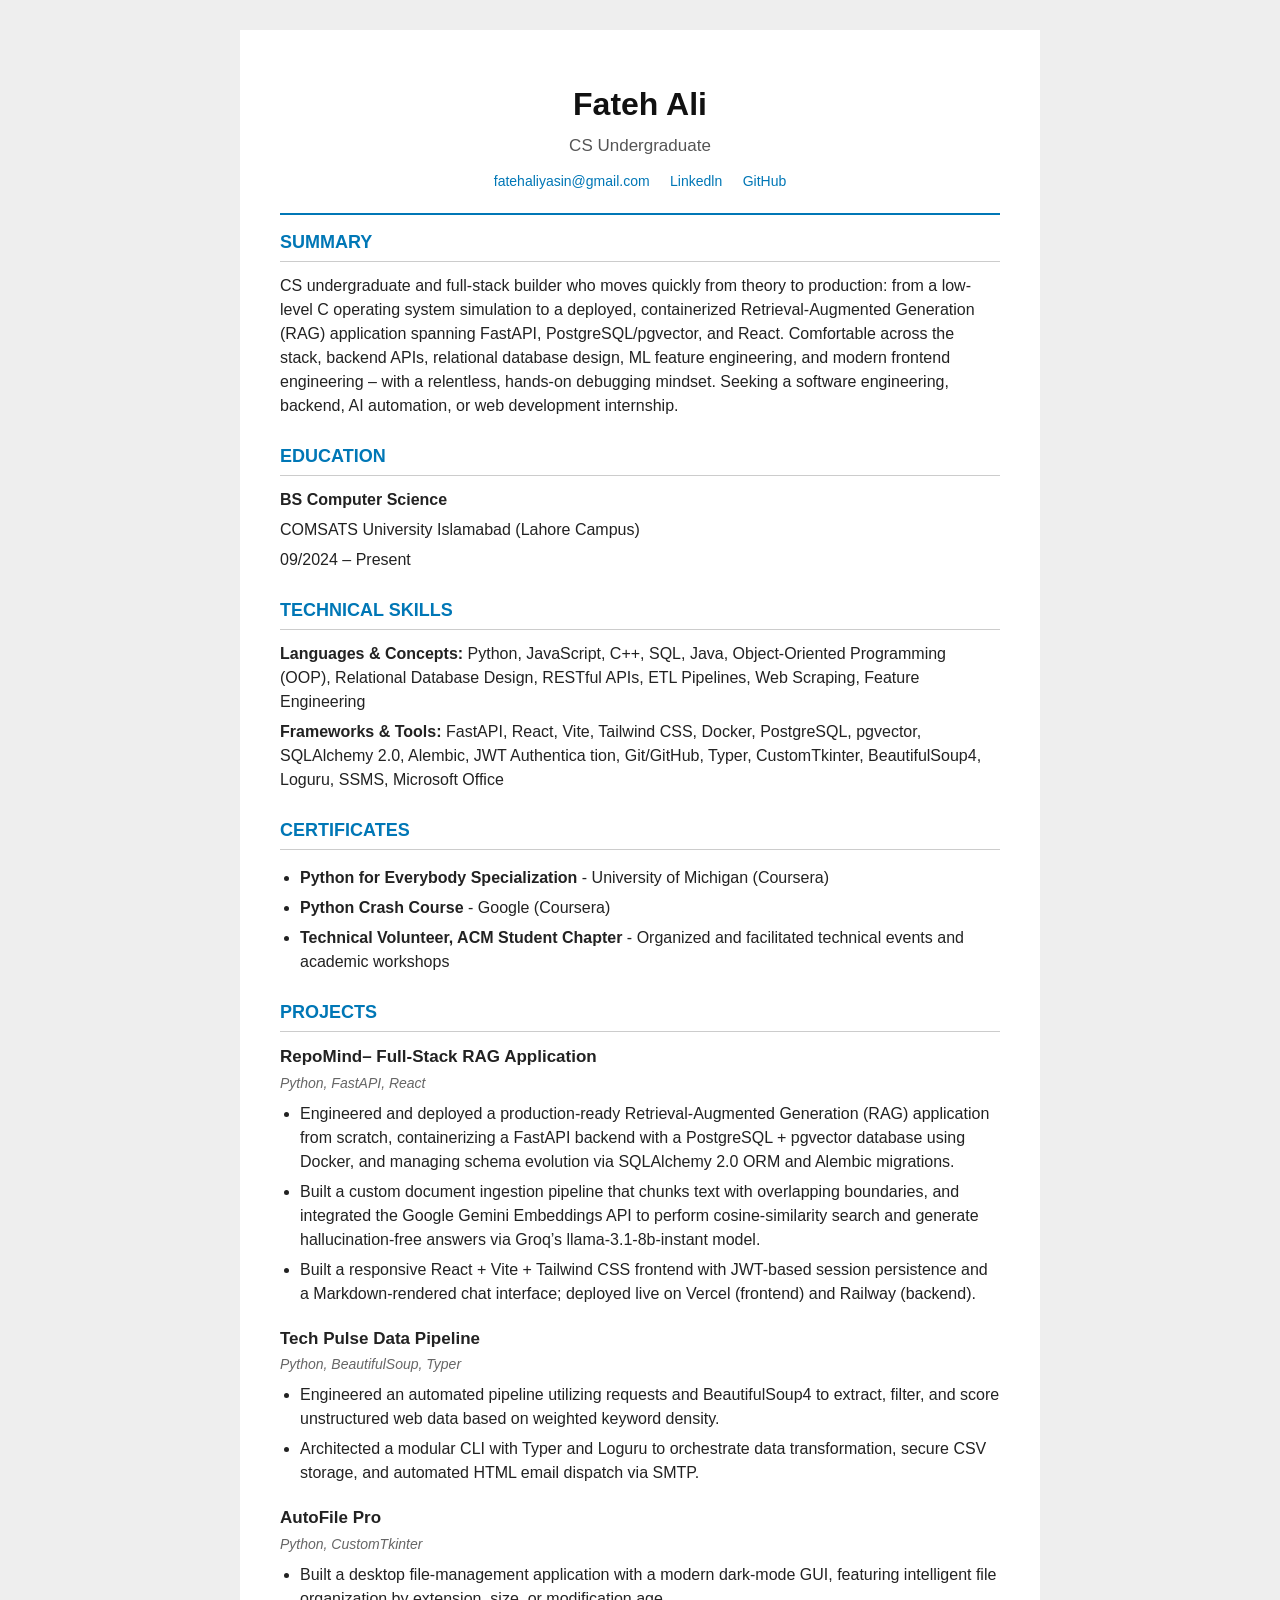
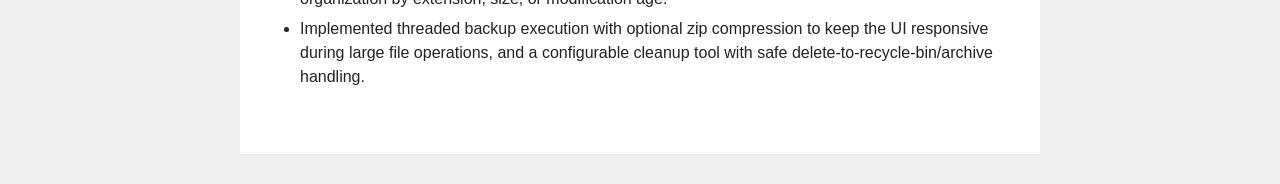
==== assignment-1/index.html @ d31c91f8 "Folder and file names changed" ====
<!doctype html>
<html lang="en">
  <head>
    <meta charset="UTF-8" />
    <meta name="viewport" content="width=device-width, initial-scale=1.0" />
    <title>Resume</title>
    <link rel="stylesheet" href="style.css" />
  </head>

  <body>
    <div id="main" class="resume">
      <header>
        <h1>Fateh Ali</h1>
        <p>CS Undergraduate</p>
        <div>
          <ul id="creds">
            <li>
              <a href="mailto:fatehaliyasin@gmail.com" class="creds-links"
                >fatehaliyasin@gmail.com</a
              >
            </li>
            <li>
              <a
                href="https://linkedin.com/in/fateh-ali-072348352"
                class="creds-links"
                >Linkedln</a
              >
            </li>
            <li>
              <a href="https://github.com/FatehAli02" class="creds-links"
                >GitHub</a
              >
            </li>
          </ul>
        </div>
      </header>

      <section>
        <h2>Summary</h2>
        <p>
          CS undergraduate and full-stack builder who moves quickly from theory
          to production: from a low-level C operating system simulation to a
          deployed, containerized Retrieval-Augmented Generation (RAG)
          application spanning FastAPI, PostgreSQL/pgvector, and React.
          Comfortable across the stack, backend APIs, relational database
          design, ML feature engineering, and modern frontend engineering – with
          a relentless, hands-on debugging mindset. Seeking a software
          engineering, backend, AI automation, or web development internship.
        </p>
      </section>

      <section>
        <h2>Education</h2>
        <h4>BS Computer Science</h4>
        <p>COMSATS University Islamabad (Lahore Campus)</p>
        <p>09/2024 – Present</p>
      </section>

      <section>
        <h2>Technical Skills</h2>
        <p>
          <strong>Languages & Concepts: </strong>Python, JavaScript, C++, SQL,
          Java, Object-Oriented Programming (OOP), Relational Database Design,
          RESTful APIs, ETL Pipelines, Web Scraping, Feature Engineering
        </p>
        <p>
          <strong>Frameworks & Tools: </strong>FastAPI, React, Vite, Tailwind
          CSS, Docker, PostgreSQL, pgvector, SQLAlchemy 2.0, Alembic, JWT
          Authentica tion, Git/GitHub, Typer, CustomTkinter, BeautifulSoup4,
          Loguru, SSMS, Microsoft Office
        </p>
      </section>

      <section>
        <h2>Certificates</h2>
        <ul>
          <li>
            <b>Python for Everybody Specialization</b> - University of Michigan
            (Coursera)
          </li>
          <li><b>Python Crash Course</b> - Google (Coursera)</li>
          <li>
            <b>Technical Volunteer, ACM Student Chapter</b> - Organized and
            facilitated technical events and academic workshops
          </li>
        </ul>
      </section>

      <section>
        <h2>Projects</h2>
        <article class="project">
          <h3>RepoMind– Full-Stack RAG Application</h3>
          <p class="technologies"><i>Python, FastAPI, React</i></p>
          <ul>
            <li>
              Engineered and deployed a production-ready Retrieval-Augmented
              Generation (RAG) application from scratch, containerizing a
              FastAPI backend with a PostgreSQL + pgvector database using
              Docker, and managing schema evolution via SQLAlchemy 2.0 ORM and
              Alembic migrations.
            </li>
            <li>
              Built a custom document ingestion pipeline that chunks text with
              overlapping boundaries, and integrated the Google Gemini
              Embeddings API to perform cosine-similarity search and generate
              hallucination-free answers via Groq’s llama-3.1-8b-instant model.
            </li>
            <li>
              Built a responsive React + Vite + Tailwind CSS frontend with
              JWT-based session persistence and a Markdown-rendered chat
              interface; deployed live on Vercel (frontend) and Railway
              (backend).
            </li>
          </ul>
        </article>

        <article class="project">
          <h3>Tech Pulse Data Pipeline</h3>
          <p class="technologies"><i>Python, BeautifulSoup, Typer</i></p>
          <ul>
            <li>
              Engineered an automated pipeline utilizing requests and
              BeautifulSoup4 to extract, filter, and score unstructured web data
              based on weighted keyword density.
            </li>
            <li>
              Architected a modular CLI with Typer and Loguru to orchestrate
              data transformation, secure CSV storage, and automated HTML email
              dispatch via SMTP.
            </li>
          </ul>
        </article>

        <article class="project">
          <h3>AutoFile Pro</h3>
          <p class="technologies"><i>Python, CustomTkinter</i></p>
          <ul>
            <li>
              Built a desktop file-management application with a modern
              dark-mode GUI, featuring intelligent file organization by
              extension, size, or modification age.
            </li>
            <li>
              Implemented threaded backup execution with optional zip
              compression to keep the UI responsive during large file
              operations, and a configurable cleanup tool with safe
              delete-to-recycle-bin/archive handling.
            </li>
          </ul>
        </article>
      </section>
    </div>
  </body>
</html>
---- assignment-1/style.css ----
* {
  box-sizing: border-box;
}

body {
  margin: 0;
  font-family: Arial, sans-serif;
  background-color: #eeeeee;
  color: #222222;
  line-height: 1.5;
}

.resume {
  width: 800px;
  margin: 30px auto;
  padding: 40px;
  background-color: white;
}

header {
  text-align: center;
  padding: 10px 0 20px;
  border-bottom: 2px solid #0077b6;
}

header h1 {
  margin: 0;
  font-size: 32px;
  color: #111111;
}

header p {
  margin: 5px 0 10px;
  font-size: 17px;
  color: #555555;
}

#creds {
  list-style: none;
  padding: 0;
  margin: 0;
}

#creds li {
  display: inline;
  margin: 0 8px;
}

.creds-links {
  color: #0077b6;
  text-decoration: none;
  font-size: 14px;
}

.creds-links:hover {
  text-decoration: underline;
}

section {
  margin-bottom: 25px;
}

section h2 {
  margin-bottom: 12px;
  padding-bottom: 5px;
  border-bottom: 1px solid #cccccc;
  color: #0077b6;
  font-size: 18px;
  text-transform: uppercase;
}

section p {
  margin: 6px 0;
}

section h4 {
  margin: 8px 0 3px;
  font-size: 16px;
}

section ul {
  padding-left: 20px;
}

section li {
  margin-bottom: 6px;
}

.project {
  margin-bottom: 20px;
}

.project h3 {
  margin: 0 0 3px;
  font-size: 17px;
  color: #222222;
}

.technologies {
  margin: 0 0 8px;
  color: #666666;
  font-size: 14px;
}

.project ul {
  margin-top: 5px;
}

.project li {
  line-height: 1.5;
}
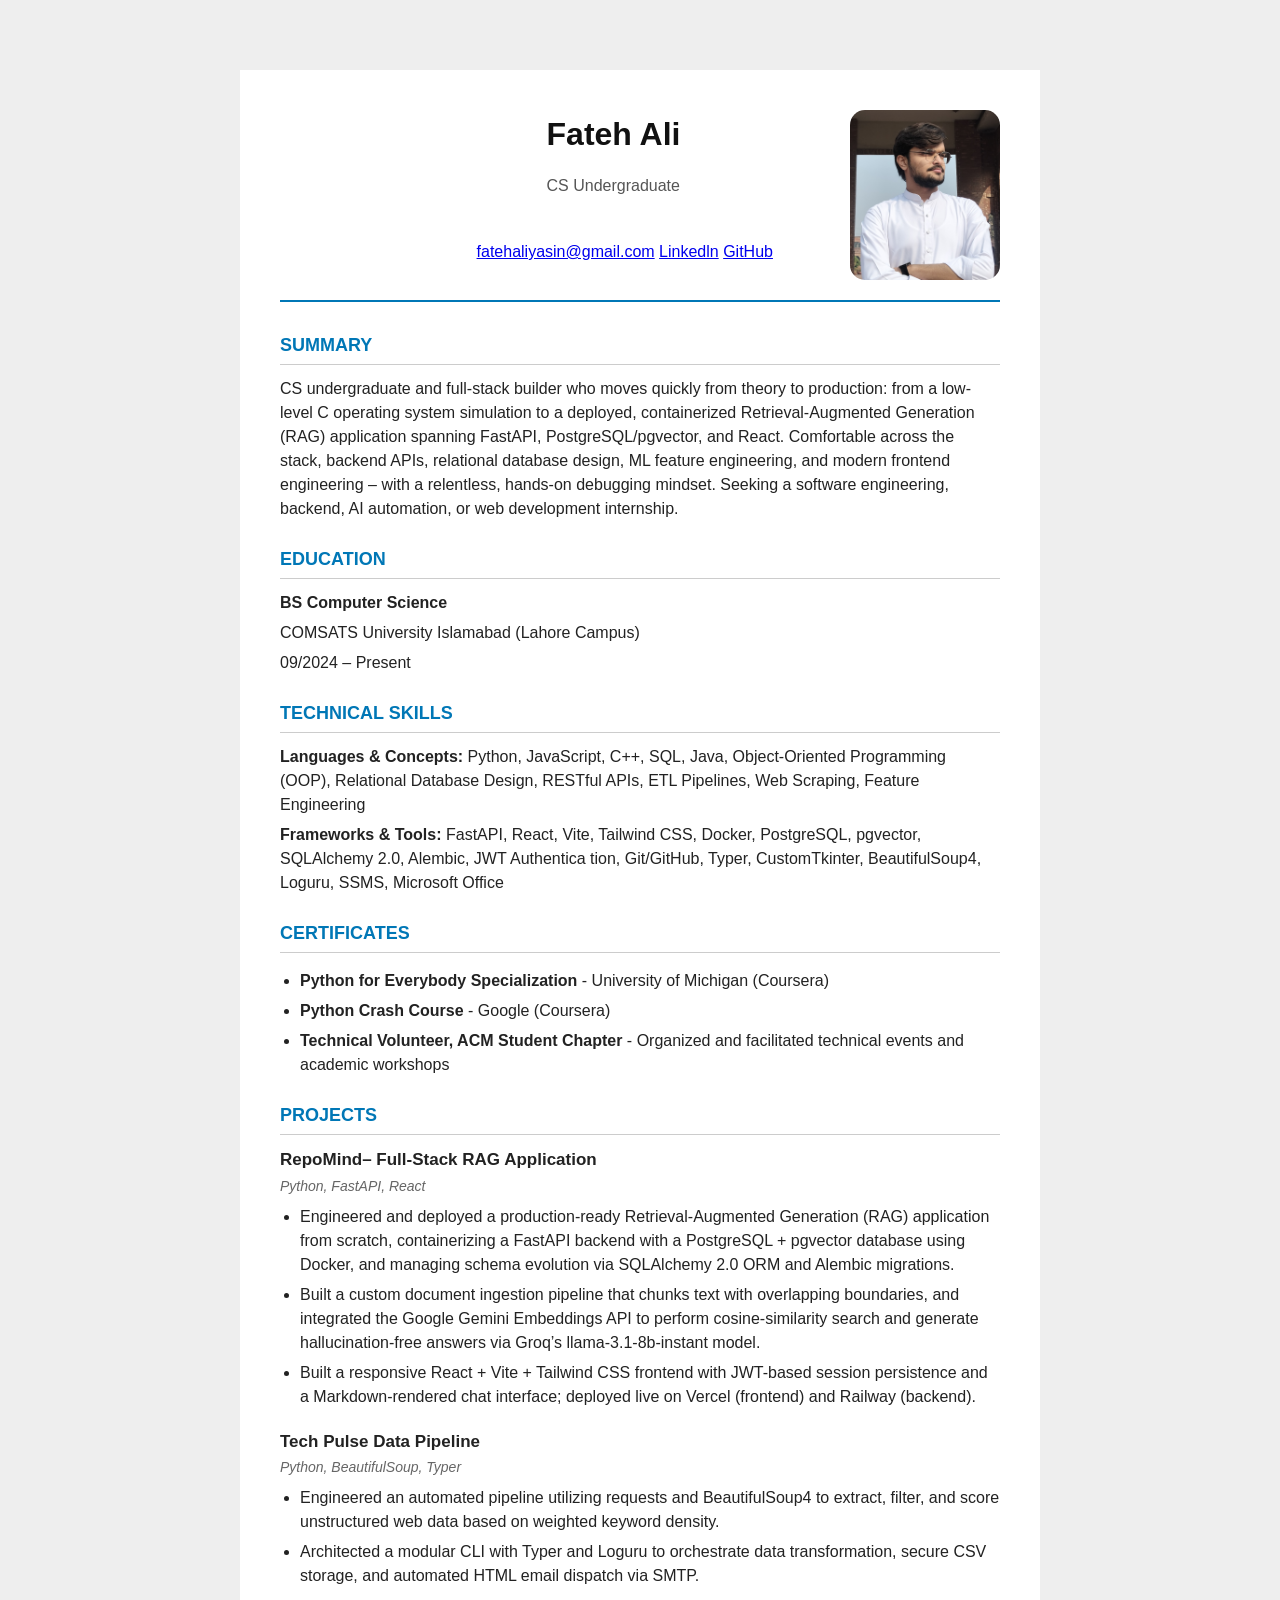
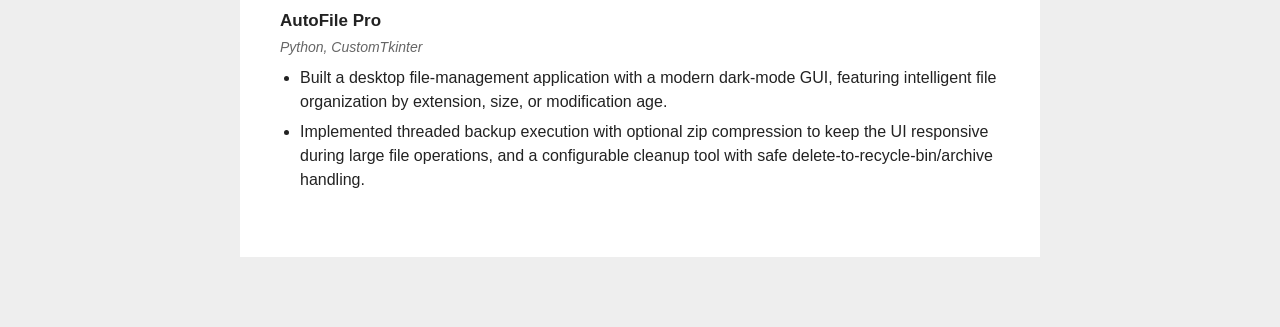
==== commit 5b2fd658: "Restyled the css file, few editings in index.html, completion pdf" ====
--- a/assignment-1/index.html
+++ b/assignment-1/index.html
@@ -9,29 +9,38 @@
 
   <body>
     <div id="main" class="resume">
-      <header>
-        <h1>Fateh Ali</h1>
-        <p>CS Undergraduate</p>
-        <div>
-          <ul id="creds">
-            <li>
-              <a href="mailto:fatehaliyasin@gmail.com" class="creds-links"
-                >fatehaliyasin@gmail.com</a
-              >
-            </li>
-            <li>
-              <a
-                href="https://linkedin.com/in/fateh-ali-072348352"
-                class="creds-links"
-                >Linkedln</a
-              >
-            </li>
-            <li>
-              <a href="https://github.com/FatehAli02" class="creds-links"
-                >GitHub</a
-              >
-            </li>
-          </ul>
+      <header class="header">
+        <div class="header-content">
+          <h1>Fateh Ali</h1>
+          <p>CS Undergraduate</p>
+          <div class="urls">
+            <ul id="creds">
+              <li>
+                <a href="mailto:fatehaliyasin@gmail.com" class="creds-links"
+                  >fatehaliyasin@gmail.com</a
+                >
+              </li>
+              <li>
+                <a
+                  href="https://linkedin.com/in/fateh-ali-072348352"
+                  class="creds-links"
+                  target="_blank"
+                  >Linkedln</a
+                >
+              </li>
+              <li>
+                <a
+                  href="https://github.com/FatehAli02"
+                  class="creds-links"
+                  target="_blank"
+                  >GitHub</a
+                >
+              </li>
+            </ul>
+          </div>
+          <div class="img">
+            <img src="image.jpeg" class="Profile_Pic" />
+          </div>
         </div>
       </header>
 
--- a/assignment-1/style.css
+++ b/assignment-1/style.css
@@ -3,56 +3,88 @@
 }
 
 body {
-  margin: 0;
-  font-family: Arial, sans-serif;
+  font-family: Arial, Helvetica, sans-serif;
   background-color: #eeeeee;
   color: #222222;
   line-height: 1.5;
+  padding: 40px 20px;
+  margin: 0;
 }
 
 .resume {
   width: 800px;
   margin: 30px auto;
+  background-color: white;
   padding: 40px;
-  background-color: white;
 }
 
-header {
-  text-align: center;
-  padding: 10px 0 20px;
+.header {
   border-bottom: 2px solid #0077b6;
+  padding-bottom: 20px;
+  margin-bottom: 30px;
 }
 
-header h1 {
+.header-content {
+  display: grid;
+  grid-template-columns: 1fr 1.9fr auto;
+  grid-template-rows: auto;
+  row-gap: 5px;
+}
+
+.header-content h1 {
+  grid-row: 1;
+  grid-column: 2;
   margin: 0;
   font-size: 32px;
   color: #111111;
+  padding-left: 70px;
 }
 
-header p {
+.header-content p {
+  grid-row: 2;
+  grid-column: 2;
   margin: 5px 0 10px;
-  font-size: 17px;
   color: #555555;
+  size: 17px;
+  padding-left: 70px;
+}
+
+.header-content .urls {
+  grid-row: 3;
+  grid-column: 2;
+  align-self: end;
 }
 
 #creds {
   list-style: none;
+  gap: 5px;
   padding: 0;
-  margin: 0;
+}
+.header-content #creds li {
+  display: inline;
 }
 
-#creds li {
-  display: inline;
-  margin: 0 8px;
+.header-content .img {
+  grid-column: 3;
+  grid-row: 1 / span 3;
+  display: flex;
+  align-items: center;
+  justify-content: flex-end;
 }
 
-.creds-links {
+.Profile_Pic {
+  width: 150px;
+  height: 170px;
+  object-fit: cover;
+  border-radius: 15px;
+}
+
+.credslinks {
   color: #0077b6;
   text-decoration: none;
   font-size: 14px;
 }
-
-.creds-links:hover {
+.credslinks:hover {
   text-decoration: underline;
 }
 
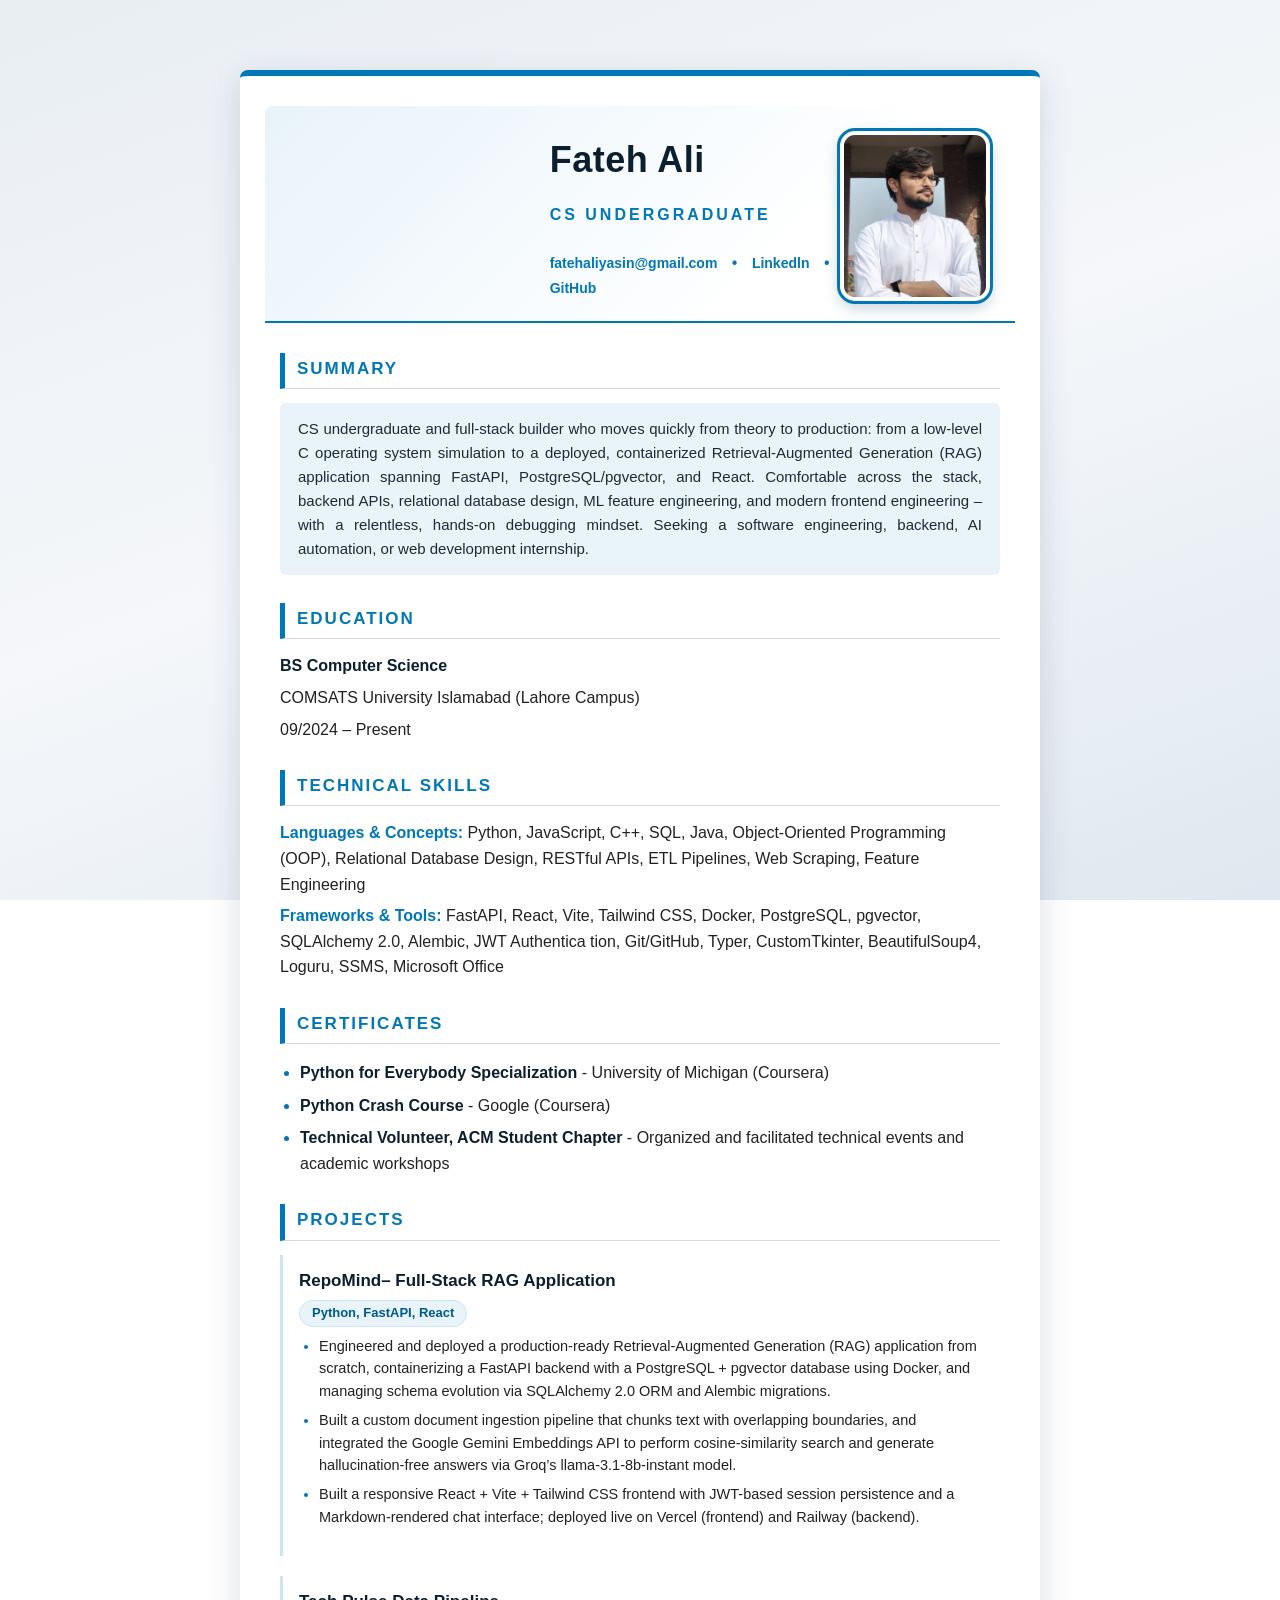
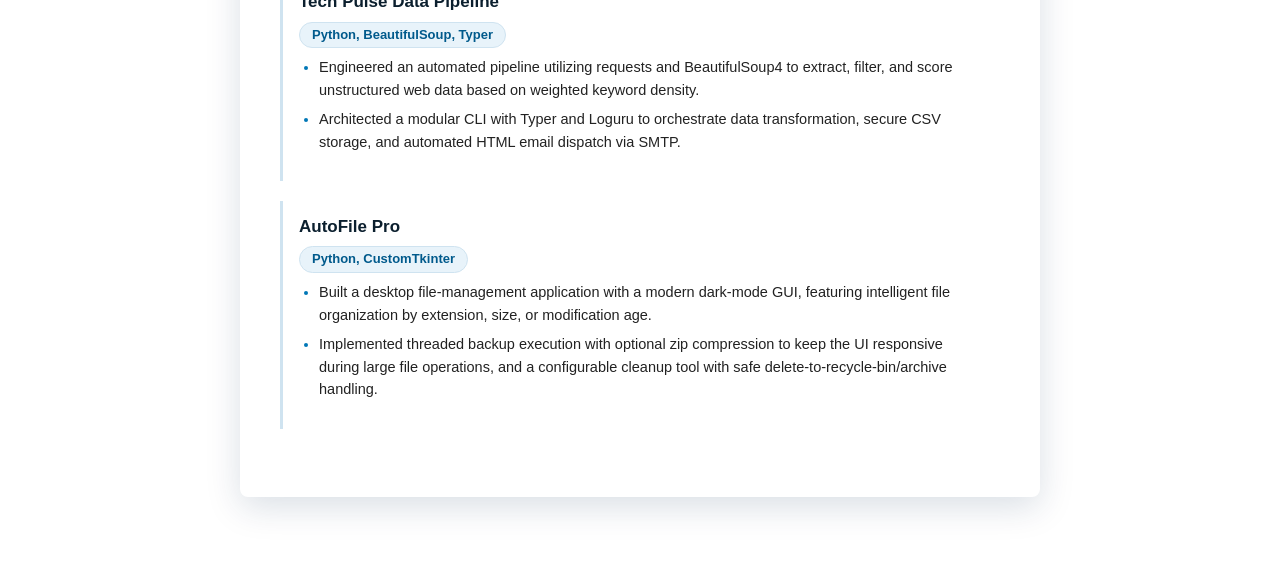
==== commit 9f797b43: "Styling and pdf updated" ====
--- a/assignment-1/index.html
+++ b/assignment-1/index.html
@@ -4,7 +4,7 @@
     <meta charset="UTF-8" />
     <meta name="viewport" content="width=device-width, initial-scale=1.0" />
     <title>Resume</title>
-    <link rel="stylesheet" href="style.css" />
+    <link rel="stylesheet" href="styles.css" />
   </head>
 
   <body>
--- a/assignment-1/styles.css
+++ b/assignment-1/styles.css
@@ -0,0 +1,354 @@
+:root {
+  --accent: #0077b6;
+  --accent-dark: #005a8c;
+  --accent-soft: #e8f3fa;
+  --text: #222222;
+  --text-muted: #555555;
+  --border: #d9d9d9;
+}
+
+* {
+  box-sizing: border-box;
+}
+
+html {
+  scroll-behavior: smooth;
+}
+
+::selection {
+  background: var(--accent);
+  color: white;
+}
+
+body {
+  font-family: "Segoe UI", Roboto, "Helvetica Neue", Arial, sans-serif;
+  background: linear-gradient(160deg, #e9eef3 0%, #f5f7fa 50%, #dfe8f0 100%);
+  background-attachment: fixed;
+  color: var(--text);
+  line-height: 1.6;
+  padding: 40px 20px;
+  margin: 0;
+  -webkit-font-smoothing: antialiased;
+}
+
+.resume {
+  width: 100%;
+  max-width: 800px;
+  margin: 30px auto;
+  background-color: white;
+  padding: 40px;
+  border-top: 6px solid var(--accent);
+  border-radius: 8px;
+  box-shadow: 0 10px 35px rgba(0, 40, 80, 0.15);
+  animation: fadeUp 0.6s ease both;
+}
+
+@keyframes fadeUp {
+  from {
+    opacity: 0;
+    transform: translateY(15px);
+  }
+  to {
+    opacity: 1;
+    transform: translateY(0);
+  }
+}
+
+.header {
+  background: linear-gradient(135deg, var(--accent-soft), #ffffff 70%);
+  border-bottom: 2px solid var(--accent);
+  border-radius: 8px 8px 0 0;
+  padding: 25px 25px 20px;
+  margin: -10px -15px 30px;
+}
+
+.header-content {
+  display: grid;
+  grid-template-columns: 1fr 1.9fr auto;
+  grid-template-rows: auto;
+  row-gap: 5px;
+}
+
+.header-content h1 {
+  grid-row: 1;
+  grid-column: 2;
+  margin: 0;
+  font-size: 36px;
+  font-weight: 800;
+  letter-spacing: 0.5px;
+  color: #0b1f2e;
+  padding-left: 70px;
+}
+
+.header-content p {
+  grid-row: 2;
+  grid-column: 2;
+  margin: 5px 0 10px;
+  color: var(--accent);
+  font-size: 16px;
+  font-weight: 600;
+  text-transform: uppercase;
+  letter-spacing: 3px;
+  padding-left: 70px;
+}
+
+.header-content .urls {
+  grid-row: 3;
+  grid-column: 2;
+  align-self: end;
+  padding-left: 70px;
+}
+
+#creds {
+  list-style: none;
+  padding: 0;
+  margin: 0;
+}
+
+.header-content #creds li {
+  display: inline;
+}
+
+.header-content #creds li + li::before {
+  content: "•";
+  color: var(--accent);
+  margin: 0 10px;
+}
+
+.header-content .img {
+  grid-column: 3;
+  grid-row: 1 / span 3;
+  display: flex;
+  align-items: center;
+  justify-content: flex-end;
+}
+
+.Profile_Pic {
+  width: 150px;
+  height: 170px;
+  object-fit: cover;
+  border-radius: 15px;
+  border: 4px solid white;
+  outline: 3px solid var(--accent);
+  box-shadow: 0 6px 16px rgba(0, 60, 100, 0.25);
+  transition: transform 0.3s ease;
+}
+
+.Profile_Pic:hover {
+  transform: scale(1.04) rotate(-1deg);
+}
+
+.creds-links {
+  color: var(--accent);
+  text-decoration: none;
+  font-size: 14px;
+  font-weight: 600;
+  padding-bottom: 1px;
+  border-bottom: 2px solid transparent;
+  transition:
+    color 0.2s ease,
+    border-color 0.2s ease;
+}
+
+.creds-links:hover,
+.creds-links:focus-visible {
+  color: var(--accent-dark);
+  border-bottom-color: var(--accent);
+  outline: none;
+}
+
+section {
+  margin-bottom: 28px;
+}
+
+section h2 {
+  margin-bottom: 14px;
+  padding: 2px 0 6px 12px;
+  border-left: 5px solid var(--accent);
+  border-bottom: 1px solid var(--border);
+  color: var(--accent);
+  font-size: 17px;
+  font-weight: 700;
+  letter-spacing: 2px;
+  text-transform: uppercase;
+}
+
+section p {
+  margin: 6px 0;
+}
+
+section:nth-of-type(1) p {
+  background: var(--accent-soft);
+  border-radius: 6px;
+  padding: 14px 18px;
+  font-size: 15px;
+  color: #1c2b36;
+  text-align: justify;
+}
+
+section h4 {
+  margin: 8px 0 3px;
+  font-size: 16px;
+  color: #0b1f2e;
+}
+
+section ul {
+  padding-left: 20px;
+}
+
+section li {
+  margin-bottom: 7px;
+}
+
+section li::marker {
+  color: var(--accent);
+}
+
+section strong,
+section b {
+  color: #0b1f2e;
+}
+
+section p strong {
+  color: var(--accent);
+}
+
+.project {
+  margin-bottom: 20px;
+  padding: 12px 16px;
+  border-left: 3px solid #cfe3f0;
+  border-radius: 0 6px 6px 0;
+  transition:
+    background 0.25s ease,
+    border-color 0.25s ease,
+    transform 0.25s ease;
+}
+
+.project:hover {
+  background: #f7fbfd;
+  border-left-color: var(--accent);
+  transform: translateX(3px);
+}
+
+.project h3 {
+  margin: 0 0 6px;
+  font-size: 17px;
+  color: #0b1f2e;
+}
+
+.technologies {
+  margin: 0 0 8px;
+  font-size: 13px;
+}
+
+.technologies i {
+  display: inline-block;
+  font-style: normal;
+  font-weight: 600;
+  color: var(--accent-dark);
+  background: var(--accent-soft);
+  border: 1px solid #cfe3f0;
+  border-radius: 20px;
+  padding: 2px 12px;
+}
+
+.project ul {
+  margin-top: 5px;
+}
+
+.project li {
+  line-height: 1.55;
+  font-size: 14.5px;
+}
+
+::-webkit-scrollbar {
+  width: 10px;
+}
+::-webkit-scrollbar-track {
+  background: #e9eef3;
+}
+::-webkit-scrollbar-thumb {
+  background: var(--accent);
+  border-radius: 10px;
+}
+
+@media (max-width: 700px) {
+  body {
+    padding: 15px 10px;
+  }
+
+  .resume {
+    padding: 25px 20px;
+    margin: 10px auto;
+  }
+
+  .header {
+    margin: -5px -5px 25px;
+    padding: 20px 15px;
+  }
+
+  .header-content {
+    grid-template-columns: 1fr;
+    justify-items: center;
+    text-align: center;
+  }
+
+  .header-content .img {
+    grid-column: 1;
+    grid-row: 1;
+    justify-content: center;
+    margin-bottom: 12px;
+  }
+
+  .header-content h1,
+  .header-content p,
+  .header-content .urls {
+    grid-column: 1;
+    padding-left: 0;
+  }
+
+  .header-content h1 {
+    grid-row: 2;
+    font-size: 28px;
+  }
+  .header-content p {
+    grid-row: 3;
+    letter-spacing: 2px;
+  }
+  .header-content .urls {
+    grid-row: 4;
+  }
+
+  section:nth-of-type(1) p {
+    text-align: left;
+  }
+}
+
+@media print {
+  body {
+    background: white;
+    padding: 0;
+  }
+
+  .resume {
+    box-shadow: none;
+    border-radius: 0;
+    margin: 0;
+    max-width: 100%;
+    animation: none;
+  }
+
+  .header {
+    background: none;
+  }
+
+  .project {
+    break-inside: avoid;
+    transform: none !important;
+    background: none !important;
+  }
+
+  .creds-links {
+    color: var(--text);
+  }
+}
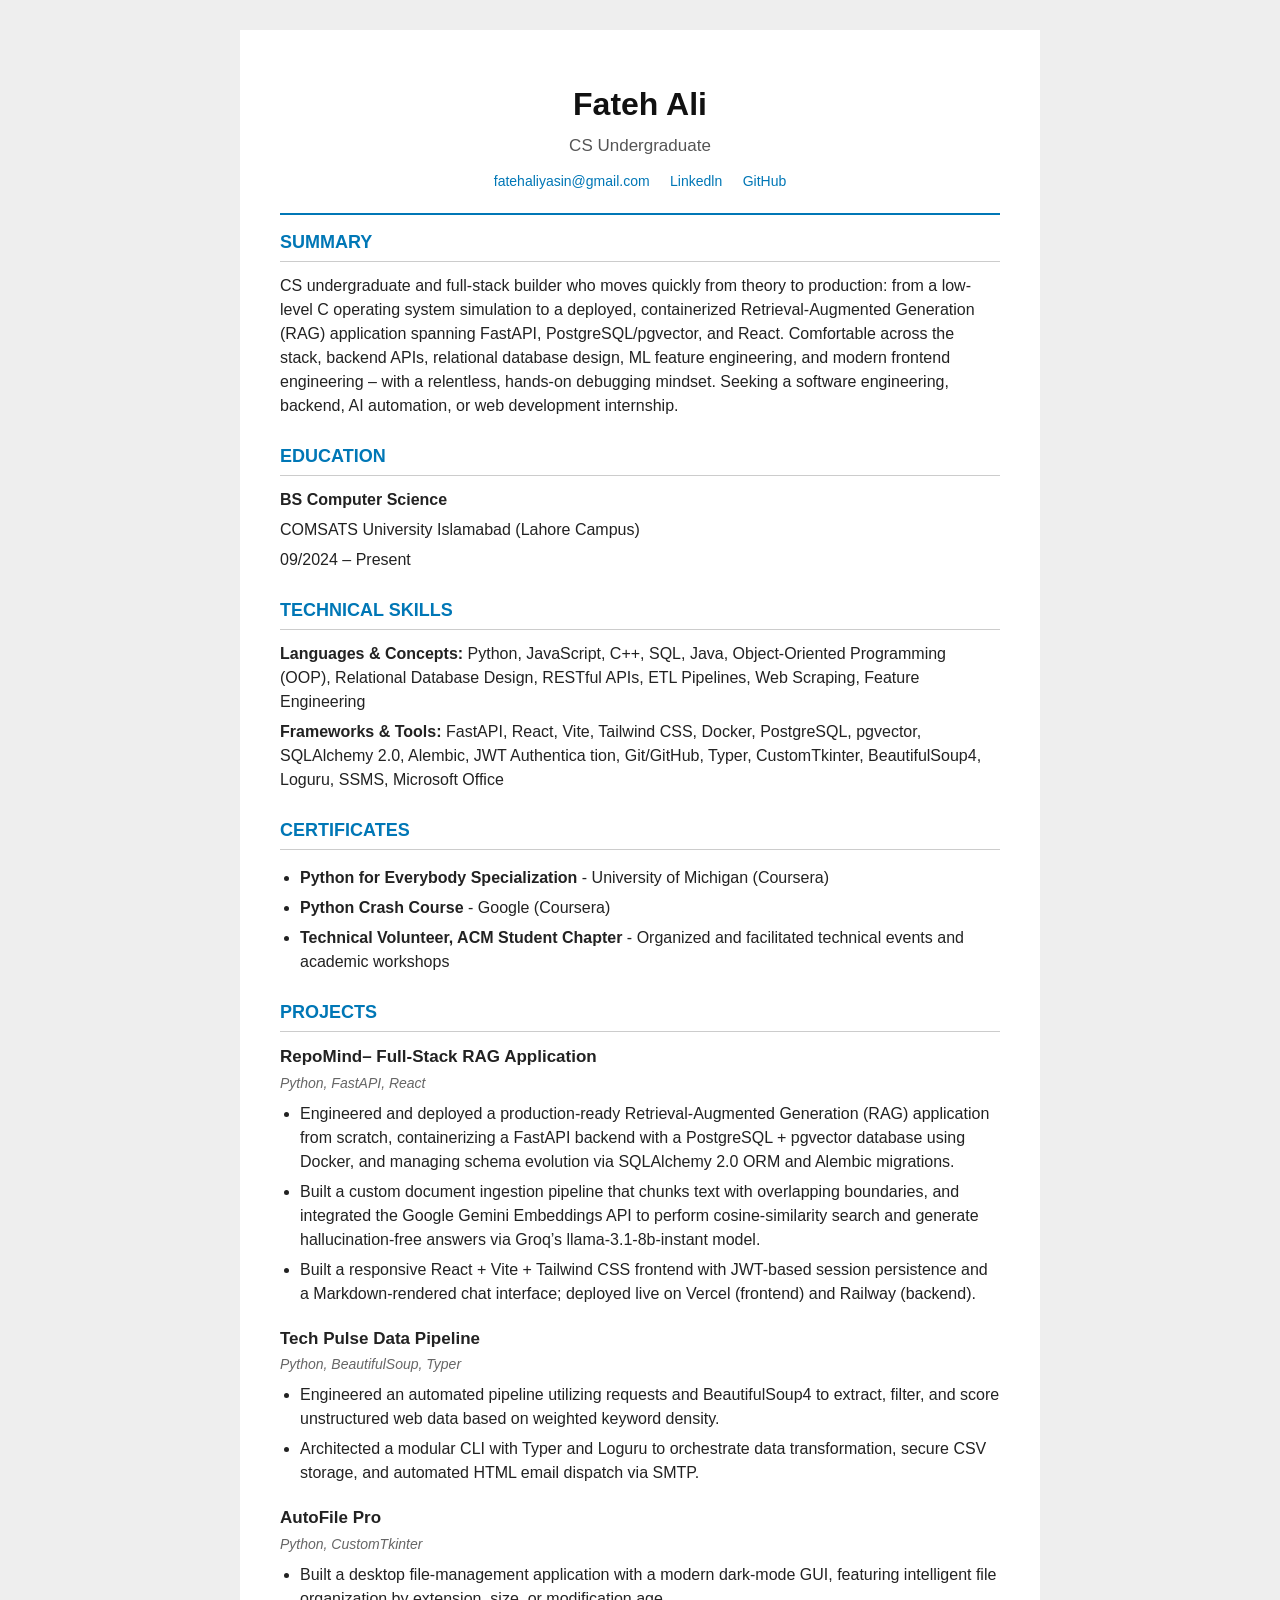
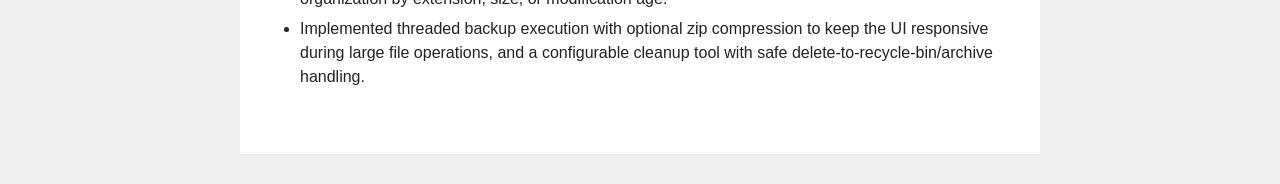
==== commit dfc69d16: "Revert "Restyled the css file, few editings in index.html, completion pdf" This reverts commit 5b2fd" ====
--- a/assignment-1/index.html
+++ b/assignment-1/index.html
@@ -4,43 +4,34 @@
     <meta charset="UTF-8" />
     <meta name="viewport" content="width=device-width, initial-scale=1.0" />
     <title>Resume</title>
-    <link rel="stylesheet" href="styles.css" />
+    <link rel="stylesheet" href="style.css" />
   </head>
 
   <body>
     <div id="main" class="resume">
-      <header class="header">
-        <div class="header-content">
-          <h1>Fateh Ali</h1>
-          <p>CS Undergraduate</p>
-          <div class="urls">
-            <ul id="creds">
-              <li>
-                <a href="mailto:fatehaliyasin@gmail.com" class="creds-links"
-                  >fatehaliyasin@gmail.com</a
-                >
-              </li>
-              <li>
-                <a
-                  href="https://linkedin.com/in/fateh-ali-072348352"
-                  class="creds-links"
-                  target="_blank"
-                  >Linkedln</a
-                >
-              </li>
-              <li>
-                <a
-                  href="https://github.com/FatehAli02"
-                  class="creds-links"
-                  target="_blank"
-                  >GitHub</a
-                >
-              </li>
-            </ul>
-          </div>
-          <div class="img">
-            <img src="image.jpeg" class="Profile_Pic" />
-          </div>
+      <header>
+        <h1>Fateh Ali</h1>
+        <p>CS Undergraduate</p>
+        <div>
+          <ul id="creds">
+            <li>
+              <a href="mailto:fatehaliyasin@gmail.com" class="creds-links"
+                >fatehaliyasin@gmail.com</a
+              >
+            </li>
+            <li>
+              <a
+                href="https://linkedin.com/in/fateh-ali-072348352"
+                class="creds-links"
+                >Linkedln</a
+              >
+            </li>
+            <li>
+              <a href="https://github.com/FatehAli02" class="creds-links"
+                >GitHub</a
+              >
+            </li>
+          </ul>
         </div>
       </header>
 
--- a/assignment-1/style.css
+++ b/assignment-1/style.css
@@ -0,0 +1,111 @@
+* {
+  box-sizing: border-box;
+}
+
+body {
+  margin: 0;
+  font-family: Arial, sans-serif;
+  background-color: #eeeeee;
+  color: #222222;
+  line-height: 1.5;
+}
+
+.resume {
+  width: 800px;
+  margin: 30px auto;
+  padding: 40px;
+  background-color: white;
+}
+
+header {
+  text-align: center;
+  padding: 10px 0 20px;
+  border-bottom: 2px solid #0077b6;
+}
+
+header h1 {
+  margin: 0;
+  font-size: 32px;
+  color: #111111;
+}
+
+header p {
+  margin: 5px 0 10px;
+  font-size: 17px;
+  color: #555555;
+}
+
+#creds {
+  list-style: none;
+  padding: 0;
+  margin: 0;
+}
+
+#creds li {
+  display: inline;
+  margin: 0 8px;
+}
+
+.creds-links {
+  color: #0077b6;
+  text-decoration: none;
+  font-size: 14px;
+}
+
+.creds-links:hover {
+  text-decoration: underline;
+}
+
+section {
+  margin-bottom: 25px;
+}
+
+section h2 {
+  margin-bottom: 12px;
+  padding-bottom: 5px;
+  border-bottom: 1px solid #cccccc;
+  color: #0077b6;
+  font-size: 18px;
+  text-transform: uppercase;
+}
+
+section p {
+  margin: 6px 0;
+}
+
+section h4 {
+  margin: 8px 0 3px;
+  font-size: 16px;
+}
+
+section ul {
+  padding-left: 20px;
+}
+
+section li {
+  margin-bottom: 6px;
+}
+
+.project {
+  margin-bottom: 20px;
+}
+
+.project h3 {
+  margin: 0 0 3px;
+  font-size: 17px;
+  color: #222222;
+}
+
+.technologies {
+  margin: 0 0 8px;
+  color: #666666;
+  font-size: 14px;
+}
+
+.project ul {
+  margin-top: 5px;
+}
+
+.project li {
+  line-height: 1.5;
+}
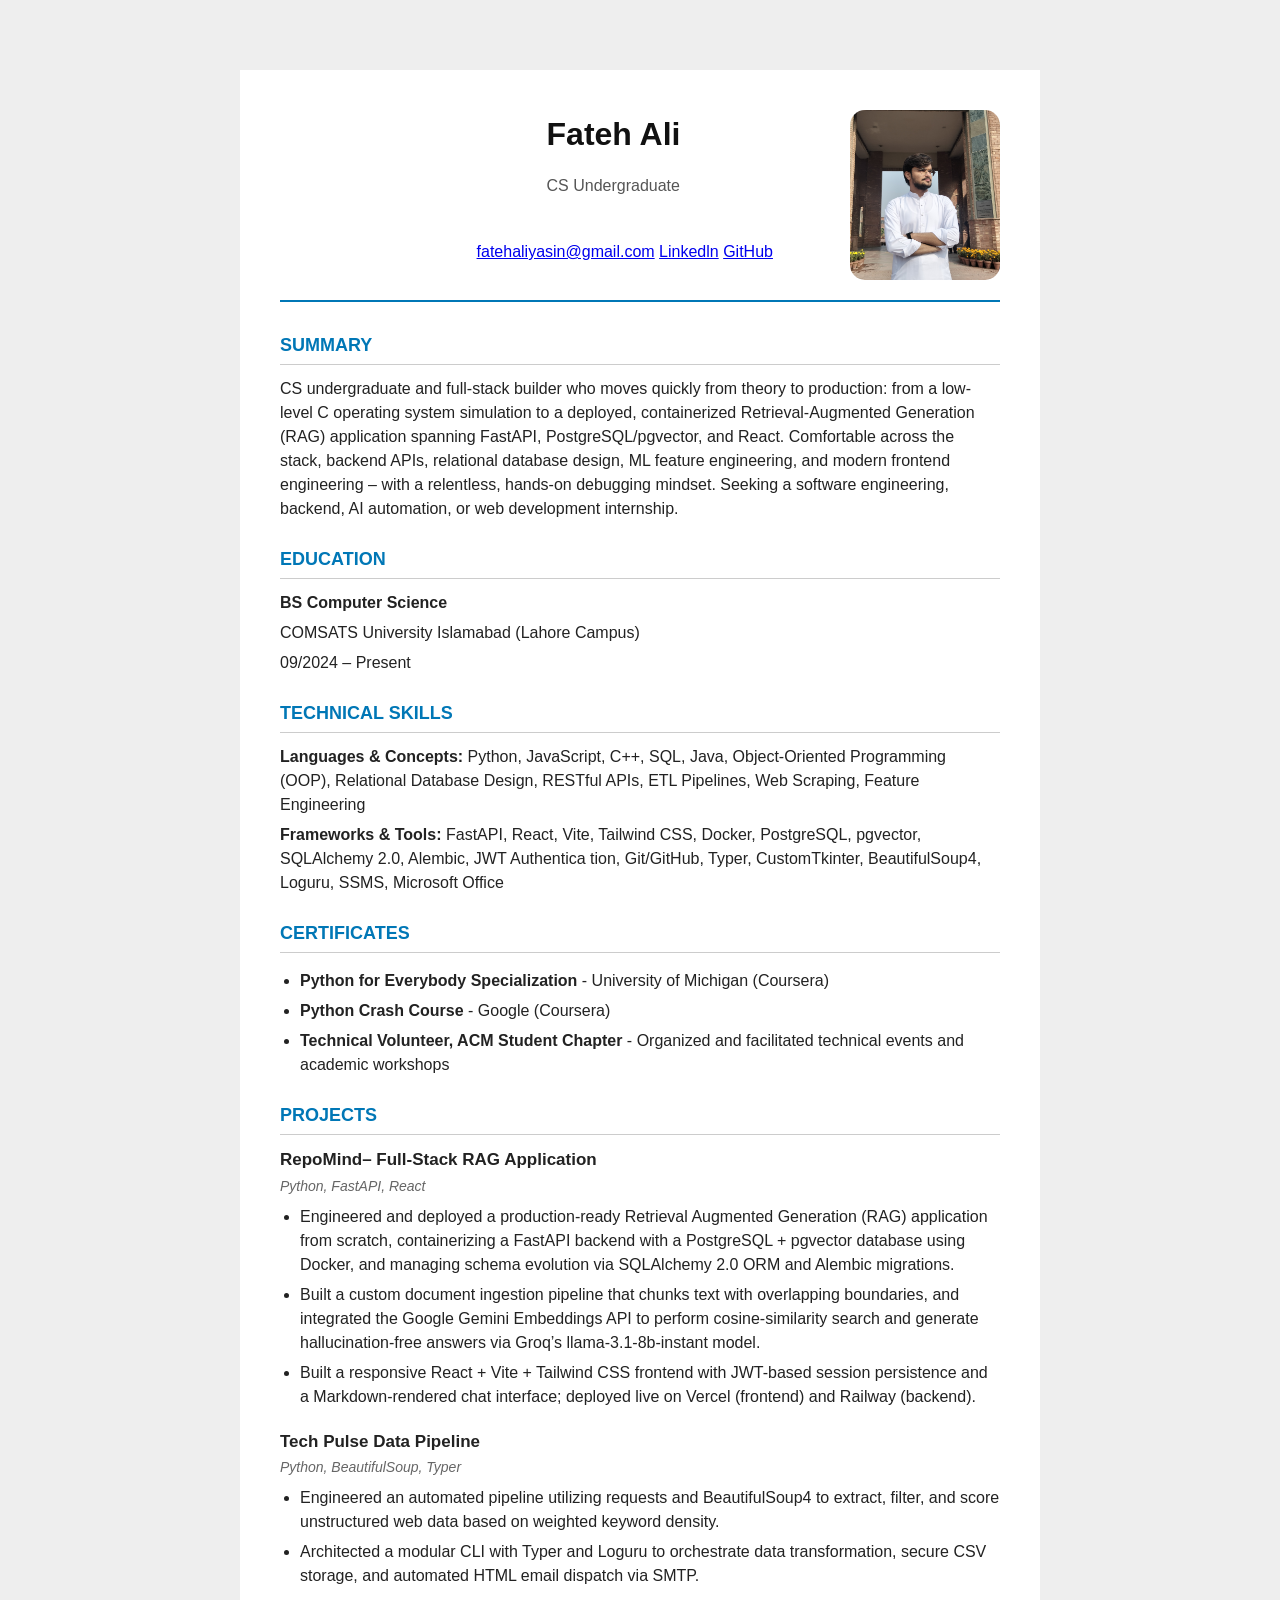
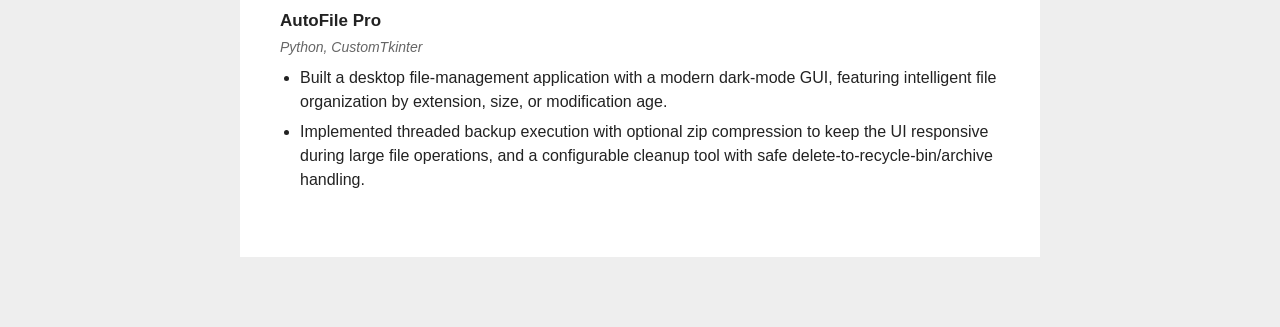
==== commit d368712b: "Assignment 1 Final" ====
--- a/assignment-1/index.html
+++ b/assignment-1/index.html
@@ -9,29 +9,38 @@
 
   <body>
     <div id="main" class="resume">
-      <header>
-        <h1>Fateh Ali</h1>
-        <p>CS Undergraduate</p>
-        <div>
-          <ul id="creds">
-            <li>
-              <a href="mailto:fatehaliyasin@gmail.com" class="creds-links"
-                >fatehaliyasin@gmail.com</a
-              >
-            </li>
-            <li>
-              <a
-                href="https://linkedin.com/in/fateh-ali-072348352"
-                class="creds-links"
-                >Linkedln</a
-              >
-            </li>
-            <li>
-              <a href="https://github.com/FatehAli02" class="creds-links"
-                >GitHub</a
-              >
-            </li>
-          </ul>
+      <header class="header">
+        <div class="header-content">
+          <h1>Fateh Ali</h1>
+          <p>CS Undergraduate</p>
+          <div class="urls">
+            <ul id="creds">
+              <li>
+                <a href="mailto:fatehaliyasin@gmail.com" class="creds links"
+                  >fatehaliyasin@gmail.com</a
+                >
+              </li>
+              <li>
+                <a
+                  href="https://linkedin.com/in/fateh-ali-072348352"
+                  class="creds-links"
+                  target="_blank"
+                  >Linkedln</a
+                >
+              </li>
+              <li>
+                <a
+                  href="https://github.com/FatehAli02"
+                  class="creds-links"
+                  target="_blank"
+                  >GitHub</a
+                >
+              </li>
+            </ul>
+          </div>
+          <div class="img">
+            <img src="image.jpeg" class="Profile_Pic" />
+          </div>
         </div>
       </header>
 
@@ -93,7 +102,7 @@
           <p class="technologies"><i>Python, FastAPI, React</i></p>
           <ul>
             <li>
-              Engineered and deployed a production-ready Retrieval-Augmented
+              Engineered and deployed a production-ready Retrieval Augmented
               Generation (RAG) application from scratch, containerizing a
               FastAPI backend with a PostgreSQL + pgvector database using
               Docker, and managing schema evolution via SQLAlchemy 2.0 ORM and
--- a/assignment-1/style.css
+++ b/assignment-1/style.css
@@ -3,56 +3,88 @@
 }
 
 body {
-  margin: 0;
-  font-family: Arial, sans-serif;
+  font-family: Arial, Helvetica, sans-serif;
   background-color: #eeeeee;
   color: #222222;
   line-height: 1.5;
+  padding: 40px 20px;
+  margin: 0;
 }
 
 .resume {
   width: 800px;
   margin: 30px auto;
+  background-color: white;
   padding: 40px;
-  background-color: white;
 }
 
-header {
-  text-align: center;
-  padding: 10px 0 20px;
+.header {
   border-bottom: 2px solid #0077b6;
+  padding-bottom: 20px;
+  margin-bottom: 30px;
 }
 
-header h1 {
+.header-content {
+  display: grid;
+  grid-template-columns: 1fr 1.9fr auto;
+  grid-template-rows: auto;
+  row-gap: 5px;
+}
+
+.header-content h1 {
+  grid-row: 1;
+  grid-column: 2;
   margin: 0;
   font-size: 32px;
   color: #111111;
+  padding-left: 70px;
 }
 
-header p {
+.header-content p {
+  grid-row: 2;
+  grid-column: 2;
   margin: 5px 0 10px;
-  font-size: 17px;
   color: #555555;
+  size: 17px;
+  padding-left: 70px;
+}
+
+.header-content .urls {
+  grid-row: 3;
+  grid-column: 2;
+  align-self: end;
 }
 
 #creds {
   list-style: none;
+  gap: 5px;
   padding: 0;
-  margin: 0;
+}
+.header-content #creds li {
+  display: inline;
 }
 
-#creds li {
-  display: inline;
-  margin: 0 8px;
+.header-content .img {
+  grid-column: 3;
+  grid-row: 1 / span 3;
+  display: flex;
+  align-items: center;
+  justify-content: flex-end;
 }
 
-.creds-links {
+.Profile_Pic {
+  width: 150px;
+  height: 170px;
+  object-fit: cover;
+  border-radius: 15px;
+}
+
+.credslinks {
   color: #0077b6;
   text-decoration: none;
   font-size: 14px;
 }
-
-.creds-links:hover {
+.credslinks:hover {
   text-decoration: underline;
 }
 
